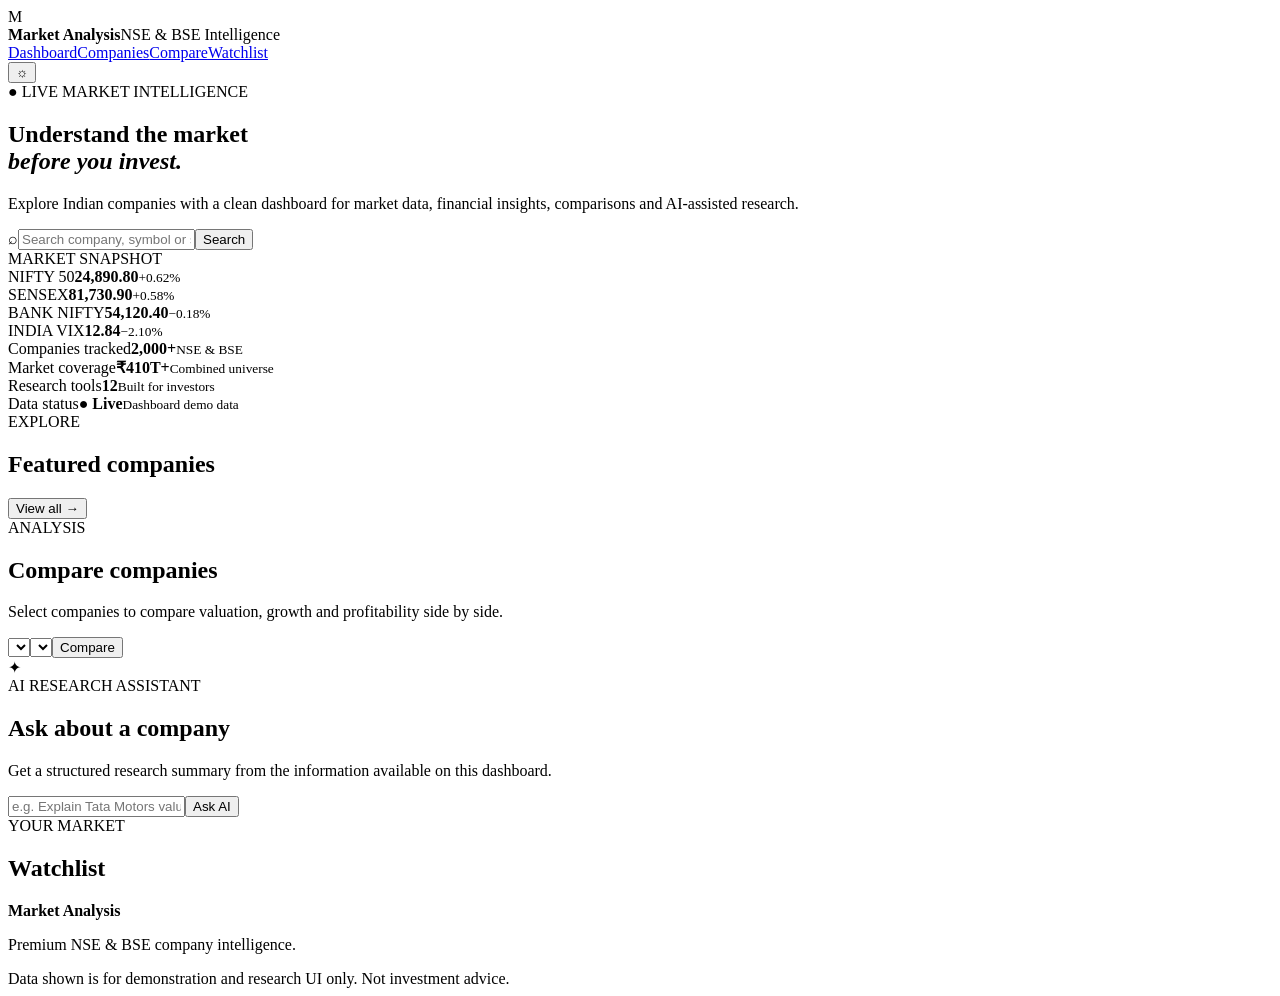
==== index.html @ 3e44b636 "Build complete Market Analysis website" ====
<!doctype html>
<html lang="en">
<head>
<meta charset="utf-8"><meta name="viewport" content="width=device-width,initial-scale=1">
<title>Market Analysis — NSE & BSE Intelligence</title>
<meta name="description" content="Premium AI-powered NSE & BSE company intelligence dashboard">
<link rel="preconnect" href="https://fonts.googleapis.com"><link rel="preconnect" href="https://fonts.gstatic.com" crossorigin><link href="https://fonts.googleapis.com/css2?family=Inter:wght@400;500;600;700;800&display=swap" rel="stylesheet">
<link rel="stylesheet" href="style.css">
</head>
<body>
<header class="topbar"><div class="brand"><div class="logo">M</div><div><b>Market Analysis</b><span>NSE & BSE Intelligence</span></div></div><nav><a href="#dashboard">Dashboard</a><a href="#companies">Companies</a><a href="#compare">Compare</a><a href="#watchlist">Watchlist</a></nav><button class="theme" id="themeBtn">☼</button></header>
<main id="dashboard">
<section class="hero"><div><div class="eyebrow">● LIVE MARKET INTELLIGENCE</div><h1>Understand the market<br><em>before you invest.</em></h1><p>Explore Indian companies with a clean dashboard for market data, financial insights, comparisons and AI-assisted research.</p><div class="search"><span>⌕</span><input id="search" placeholder="Search company, symbol or sector..." autocomplete="off"><button id="searchBtn">Search</button></div><div id="suggestions" class="suggestions"></div></div><div class="hero-card"><div class="card-label">MARKET SNAPSHOT</div><div class="market-grid"><div><span>NIFTY 50</span><strong>24,890.80</strong><small class="up">+0.62%</small></div><div><span>SENSEX</span><strong>81,730.90</strong><small class="up">+0.58%</small></div><div><span>BANK NIFTY</span><strong>54,120.40</strong><small class="down">−0.18%</small></div><div><span>INDIA VIX</span><strong>12.84</strong><small class="down">−2.10%</small></div></div></div></section>
<section class="stats"><div><span>Companies tracked</span><b>2,000+</b><small>NSE & BSE</small></div><div><span>Market coverage</span><b>₹410T+</b><small>Combined universe</small></div><div><span>Research tools</span><b>12</b><small>Built for investors</small></div><div><span>Data status</span><b class="live">● Live</b><small>Dashboard demo data</small></div></section>
<section id="companies" class="section"><div class="section-head"><div><span class="eyebrow">EXPLORE</span><h2>Featured companies</h2></div><button class="ghost" id="allBtn">View all →</button></div><div id="companyGrid" class="company-grid"></div></section>
<section id="compare" class="section split"><div><span class="eyebrow">ANALYSIS</span><h2>Compare companies</h2><p>Select companies to compare valuation, growth and profitability side by side.</p><div class="compare-box"><select id="c1"></select><select id="c2"></select><button id="compareBtn">Compare</button></div><div id="compareResult"></div></div><div class="ai-card"><div class="ai-icon">✦</div><span class="eyebrow">AI RESEARCH ASSISTANT</span><h2>Ask about a company</h2><p>Get a structured research summary from the information available on this dashboard.</p><div class="ask"><input id="question" placeholder="e.g. Explain Tata Motors valuation"><button id="askBtn">Ask AI</button></div><div id="aiAnswer" class="answer"></div></div></section>
<section id="watchlist" class="section"><div class="section-head"><div><span class="eyebrow">YOUR MARKET</span><h2>Watchlist</h2></div></div><div id="watchlistBox" class="watchlist"></div></section>
</main><footer><div><b>Market Analysis</b><p>Premium NSE & BSE company intelligence.</p></div><span>Data shown is for demonstration and research UI only. Not investment advice.</span></footer>
<script src="app.js"></script>
</body></html>
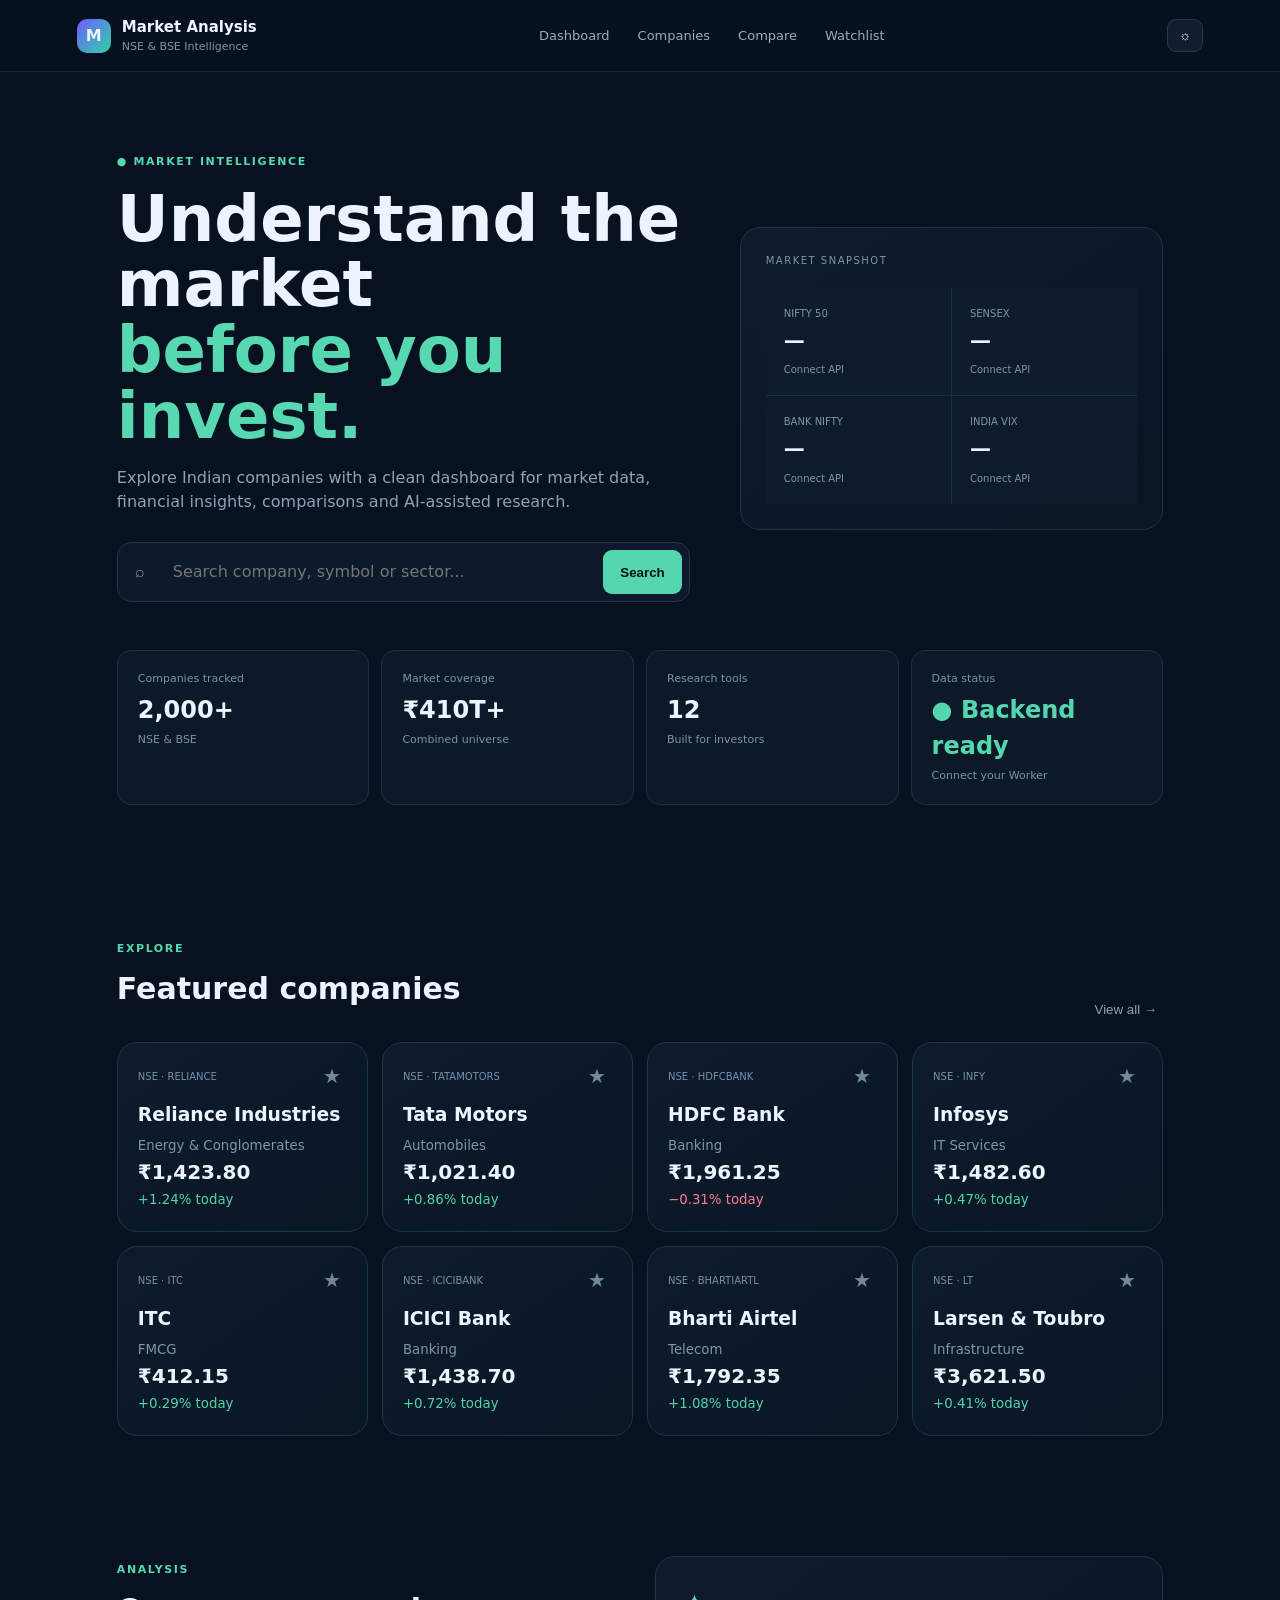
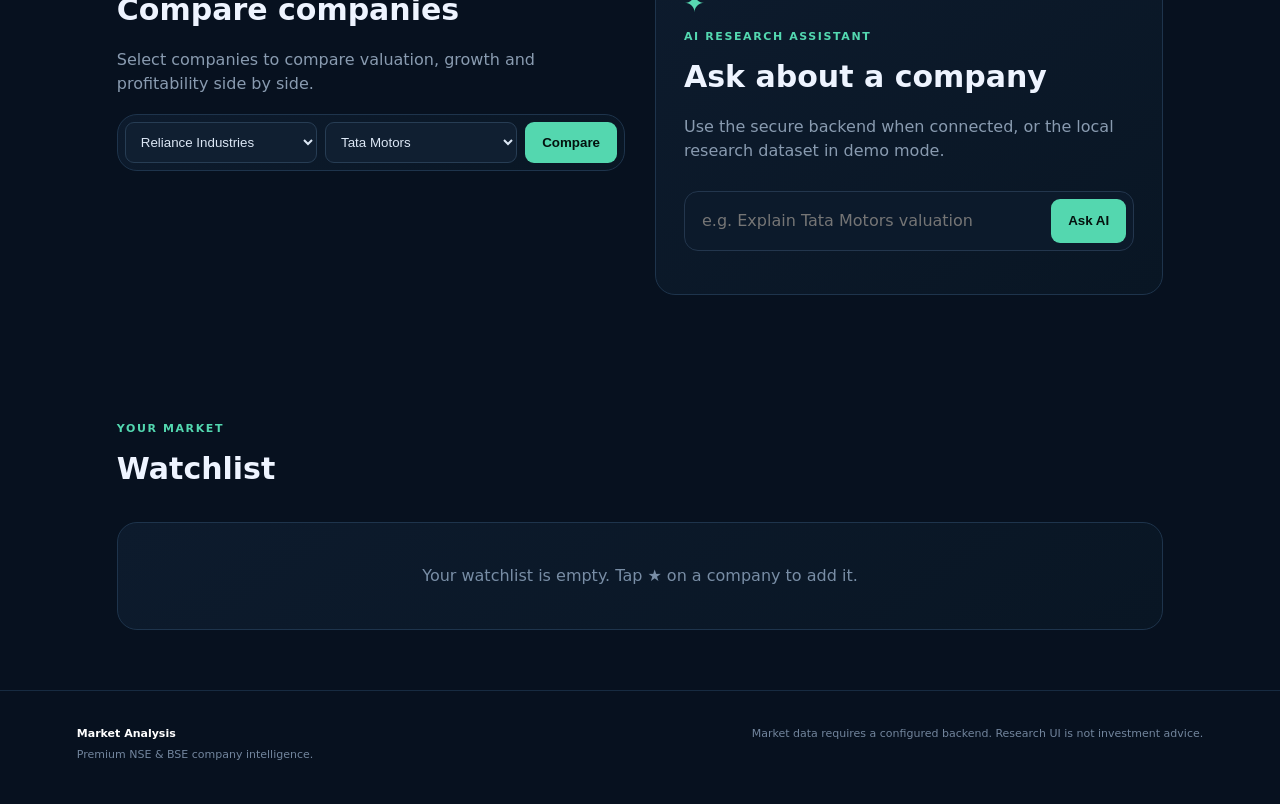
==== commit 8ada425e: "feat: load secure market API adapter on dashboard" ====
--- a/index.html
+++ b/index.html
@@ -10,11 +10,13 @@
 <body>
 <header class="topbar"><div class="brand"><div class="logo">M</div><div><b>Market Analysis</b><span>NSE & BSE Intelligence</span></div></div><nav><a href="#dashboard">Dashboard</a><a href="#companies">Companies</a><a href="#compare">Compare</a><a href="#watchlist">Watchlist</a></nav><button class="theme" id="themeBtn">☼</button></header>
 <main id="dashboard">
-<section class="hero"><div><div class="eyebrow">● LIVE MARKET INTELLIGENCE</div><h1>Understand the market<br><em>before you invest.</em></h1><p>Explore Indian companies with a clean dashboard for market data, financial insights, comparisons and AI-assisted research.</p><div class="search"><span>⌕</span><input id="search" placeholder="Search company, symbol or sector..." autocomplete="off"><button id="searchBtn">Search</button></div><div id="suggestions" class="suggestions"></div></div><div class="hero-card"><div class="card-label">MARKET SNAPSHOT</div><div class="market-grid"><div><span>NIFTY 50</span><strong>24,890.80</strong><small class="up">+0.62%</small></div><div><span>SENSEX</span><strong>81,730.90</strong><small class="up">+0.58%</small></div><div><span>BANK NIFTY</span><strong>54,120.40</strong><small class="down">−0.18%</small></div><div><span>INDIA VIX</span><strong>12.84</strong><small class="down">−2.10%</small></div></div></div></section>
-<section class="stats"><div><span>Companies tracked</span><b>2,000+</b><small>NSE & BSE</small></div><div><span>Market coverage</span><b>₹410T+</b><small>Combined universe</small></div><div><span>Research tools</span><b>12</b><small>Built for investors</small></div><div><span>Data status</span><b class="live">● Live</b><small>Dashboard demo data</small></div></section>
+<section class="hero"><div><div class="eyebrow">● MARKET INTELLIGENCE</div><h1>Understand the market<br><em>before you invest.</em></h1><p>Explore Indian companies with a clean dashboard for market data, financial insights, comparisons and AI-assisted research.</p><div class="search"><span>⌕</span><input id="search" placeholder="Search company, symbol or sector..." autocomplete="off"><button id="searchBtn">Search</button></div><div id="suggestions" class="suggestions"></div></div><div class="hero-card"><div class="card-label">MARKET SNAPSHOT</div><div class="market-grid"><div><span>NIFTY 50</span><strong>—</strong><small>Connect API</small></div><div><span>SENSEX</span><strong>—</strong><small>Connect API</small></div><div><span>BANK NIFTY</span><strong>—</strong><small>Connect API</small></div><div><span>INDIA VIX</span><strong>—</strong><small>Connect API</small></div></div></div></section>
+<section class="stats"><div><span>Companies tracked</span><b>2,000+</b><small>NSE & BSE</small></div><div><span>Market coverage</span><b>₹410T+</b><small>Combined universe</small></div><div><span>Research tools</span><b>12</b><small>Built for investors</small></div><div><span>Data status</span><b class="live">● Backend ready</b><small>Connect your Worker</small></div></section>
 <section id="companies" class="section"><div class="section-head"><div><span class="eyebrow">EXPLORE</span><h2>Featured companies</h2></div><button class="ghost" id="allBtn">View all →</button></div><div id="companyGrid" class="company-grid"></div></section>
-<section id="compare" class="section split"><div><span class="eyebrow">ANALYSIS</span><h2>Compare companies</h2><p>Select companies to compare valuation, growth and profitability side by side.</p><div class="compare-box"><select id="c1"></select><select id="c2"></select><button id="compareBtn">Compare</button></div><div id="compareResult"></div></div><div class="ai-card"><div class="ai-icon">✦</div><span class="eyebrow">AI RESEARCH ASSISTANT</span><h2>Ask about a company</h2><p>Get a structured research summary from the information available on this dashboard.</p><div class="ask"><input id="question" placeholder="e.g. Explain Tata Motors valuation"><button id="askBtn">Ask AI</button></div><div id="aiAnswer" class="answer"></div></div></section>
+<section id="compare" class="section split"><div><span class="eyebrow">ANALYSIS</span><h2>Compare companies</h2><p>Select companies to compare valuation, growth and profitability side by side.</p><div class="compare-box"><select id="c1"></select><select id="c2"></select><button id="compareBtn">Compare</button></div><div id="compareResult"></div></div><div class="ai-card"><div class="ai-icon">✦</div><span class="eyebrow">AI RESEARCH ASSISTANT</span><h2>Ask about a company</h2><p>Use the secure backend when connected, or the local research dataset in demo mode.</p><div class="ask"><input id="question" placeholder="e.g. Explain Tata Motors valuation"><button id="askBtn">Ask AI</button></div><div id="aiAnswer" class="answer"></div></div></section>
 <section id="watchlist" class="section"><div class="section-head"><div><span class="eyebrow">YOUR MARKET</span><h2>Watchlist</h2></div></div><div id="watchlistBox" class="watchlist"></div></section>
-</main><footer><div><b>Market Analysis</b><p>Premium NSE & BSE company intelligence.</p></div><span>Data shown is for demonstration and research UI only. Not investment advice.</span></footer>
+</main><footer><div><b>Market Analysis</b><p>Premium NSE & BSE company intelligence.</p></div><span>Market data requires a configured backend. Research UI is not investment advice.</span></footer>
+<script>window.MARKET_API_BASE = window.MARKET_API_BASE || '';</script>
+<script src="services/market-data-service.js"></script>
 <script src="app.js"></script>
 </body></html>
--- a/style.css
+++ b/style.css
@@ -0,0 +1 @@
+*{box-sizing:border-box}html{scroll-behavior:smooth}body{margin:0;font-family:Inter,system-ui,sans-serif;background:#07111f;color:#eef4ff;line-height:1.5}body.light{background:#f4f7fb;color:#101827}.topbar{height:72px;display:flex;align-items:center;justify-content:space-between;padding:0 6%;border-bottom:1px solid #17283d;background:rgba(7,17,31,.9);backdrop-filter:blur(16px);position:sticky;top:0;z-index:10}.brand{display:flex;gap:11px;align-items:center}.brand b{display:block;font-size:15px}.brand span{display:block;color:#8293aa;font-size:11px}.logo{width:34px;height:34px;border-radius:10px;display:grid;place-items:center;background:linear-gradient(135deg,#6d5dfc,#2fd4a6);font-weight:800}.topbar nav{display:flex;gap:28px}.topbar a{color:#9bacbf;text-decoration:none;font-size:13px}.topbar a:hover{color:white}.theme{border:1px solid #26394f;background:#101e30;color:white;border-radius:9px;padding:8px 11px;cursor:pointer}.hero{max-width:1200px;margin:auto;padding:82px 6% 48px;display:grid;grid-template-columns:1.15fr .85fr;gap:50px;align-items:center}.eyebrow{font-size:11px;letter-spacing:1.6px;color:#53d8b0;font-weight:700}.hero h1{font-size:clamp(38px,5vw,64px);line-height:1.03;margin:16px 0}.hero h1 em{font-style:normal;color:#58d8b1}.hero p{color:#91a1b6;max-width:650px}.search,.ask,.compare-box{display:flex;gap:8px;background:#0c1a2b;border:1px solid #23364d;border-radius:14px;padding:7px;margin-top:28px}.search span{padding:10px;color:#8092aa}.search input,.ask input{flex:1;background:transparent;border:0;outline:0;color:white;padding:10px;font:inherit}.search button,.ask button,.compare-box button{background:#54d7af;color:#04120e;border:0;border-radius:9px;padding:10px 17px;font-weight:700;cursor:pointer}.suggestions{position:absolute;background:#0d1c2e;border:1px solid #263d55;border-radius:12px;margin-top:5px;width:min(600px,80%);display:none;z-index:5}.suggestions div{padding:10px 14px;cursor:pointer}.hero-card,.ai-card,.compare-box,.watchlist,.company{background:linear-gradient(145deg,#0d1b2d,#091624);border:1px solid #1e344c;border-radius:20px}.hero-card{padding:25px}.card-label{color:#8294a9;font-size:10px;letter-spacing:1.5px}.market-grid{display:grid;grid-template-columns:1fr 1fr;gap:1px;background:#1b3045;margin-top:20px}.market-grid>div{background:#0d1b2d;padding:18px}.market-grid span,.market-grid small{display:block;color:#8193a9;font-size:10px}.market-grid strong{display:block;font-size:21px;margin:5px 0}.up{color:#4fd3a9!important}.down{color:#ff7c8b!important}.stats{max-width:1200px;margin:0 auto;padding:0 6% 70px;display:grid;grid-template-columns:repeat(4,1fr);gap:12px}.stats div{padding:20px;background:#0b1929;border:1px solid #1b3046;border-radius:14px}.stats span,.stats small{display:block;color:#7e91a8;font-size:11px}.stats b{font-size:24px;display:block;margin:4px 0}.live{color:#54d7af}.section{max-width:1200px;margin:auto;padding:60px 6%}.section-head{display:flex;justify-content:space-between;align-items:end;margin-bottom:24px}.section h2{font-size:30px;margin:7px 0}.ghost{background:transparent;color:#8fa1b7;border:0;cursor:pointer}.company-grid{display:grid;grid-template-columns:repeat(4,1fr);gap:14px}.company{padding:20px;transition:.2s}.company:hover{transform:translateY(-3px);border-color:#3a5875}.company-top{display:flex;justify-content:space-between;align-items:center}.ticker{font-size:10px;color:#7890aa}.company h3{margin:12px 0 4px}.price{font-size:20px;font-weight:700}.company small{color:#8193a9}.star{background:none;border:0;color:#73879e;font-size:20px;cursor:pointer}.star.on{color:#ffd45c}.split{display:grid;grid-template-columns:1fr 1fr;gap:30px}.split>div{min-width:0}.split p{color:#899bb0}.compare-box{margin-top:18px}.compare-box select{flex:1;background:#101f31;color:#dce7f5;border:1px solid #273d54;padding:11px;border-radius:9px}.compare-table{width:100%;margin-top:15px;border-collapse:collapse;font-size:12px}.compare-table td{padding:10px;border-bottom:1px solid #20364b}.ai-card{padding:28px}.ai-icon{font-size:25px;color:#58d8b1}.answer{margin-top:15px;color:#b9c7d8;font-size:13px}.watchlist{padding:6px}.watch-row{display:grid;grid-template-columns:2fr 1fr 1fr 60px;padding:14px;border-bottom:1px solid #1a2e43;align-items:center}.watch-row:last-child{border:0}.empty{text-align:center;padding:35px;color:#788da5}footer{border-top:1px solid #172b41;padding:35px 6%;display:flex;justify-content:space-between;color:#72859d;font-size:11px}footer b{color:white}footer p{margin:5px 0}.light .topbar,.light .hero-card,.light .company,.light .ai-card,.light .watchlist,.light .compare-box,.light .stats div{background:white;color:#101827;border-color:#d9e2ec}.light .topbar{background:rgba(255,255,255,.9)}.light .search,.light .ask{background:white}.light input,.light select{color:#101827}.light .hero p,.light .split p{color:#617086}@media(max-width:850px){.topbar{padding:0 4%}.topbar nav{display:none}.hero{grid-template-columns:1fr;padding-top:55px}.stats{grid-template-columns:1fr 1fr}.company-grid{grid-template-columns:1fr 1fr}.split{grid-template-columns:1fr}footer{display:block}.hero-card{margin-top:10px}}@media(max-width:520px){.hero{padding-left:5%;padding-right:5%}.section{padding-left:5%;padding-right:5%}.stats{padding-left:5%;padding-right:5%;grid-template-columns:1fr 1fr}.company-grid{grid-template-columns:1fr}.market-grid strong{font-size:17px}.compare-box{flex-direction:column}.watch-row{grid-template-columns:1.5fr 1fr 1fr 45px}.hero h1{font-size:42px}}
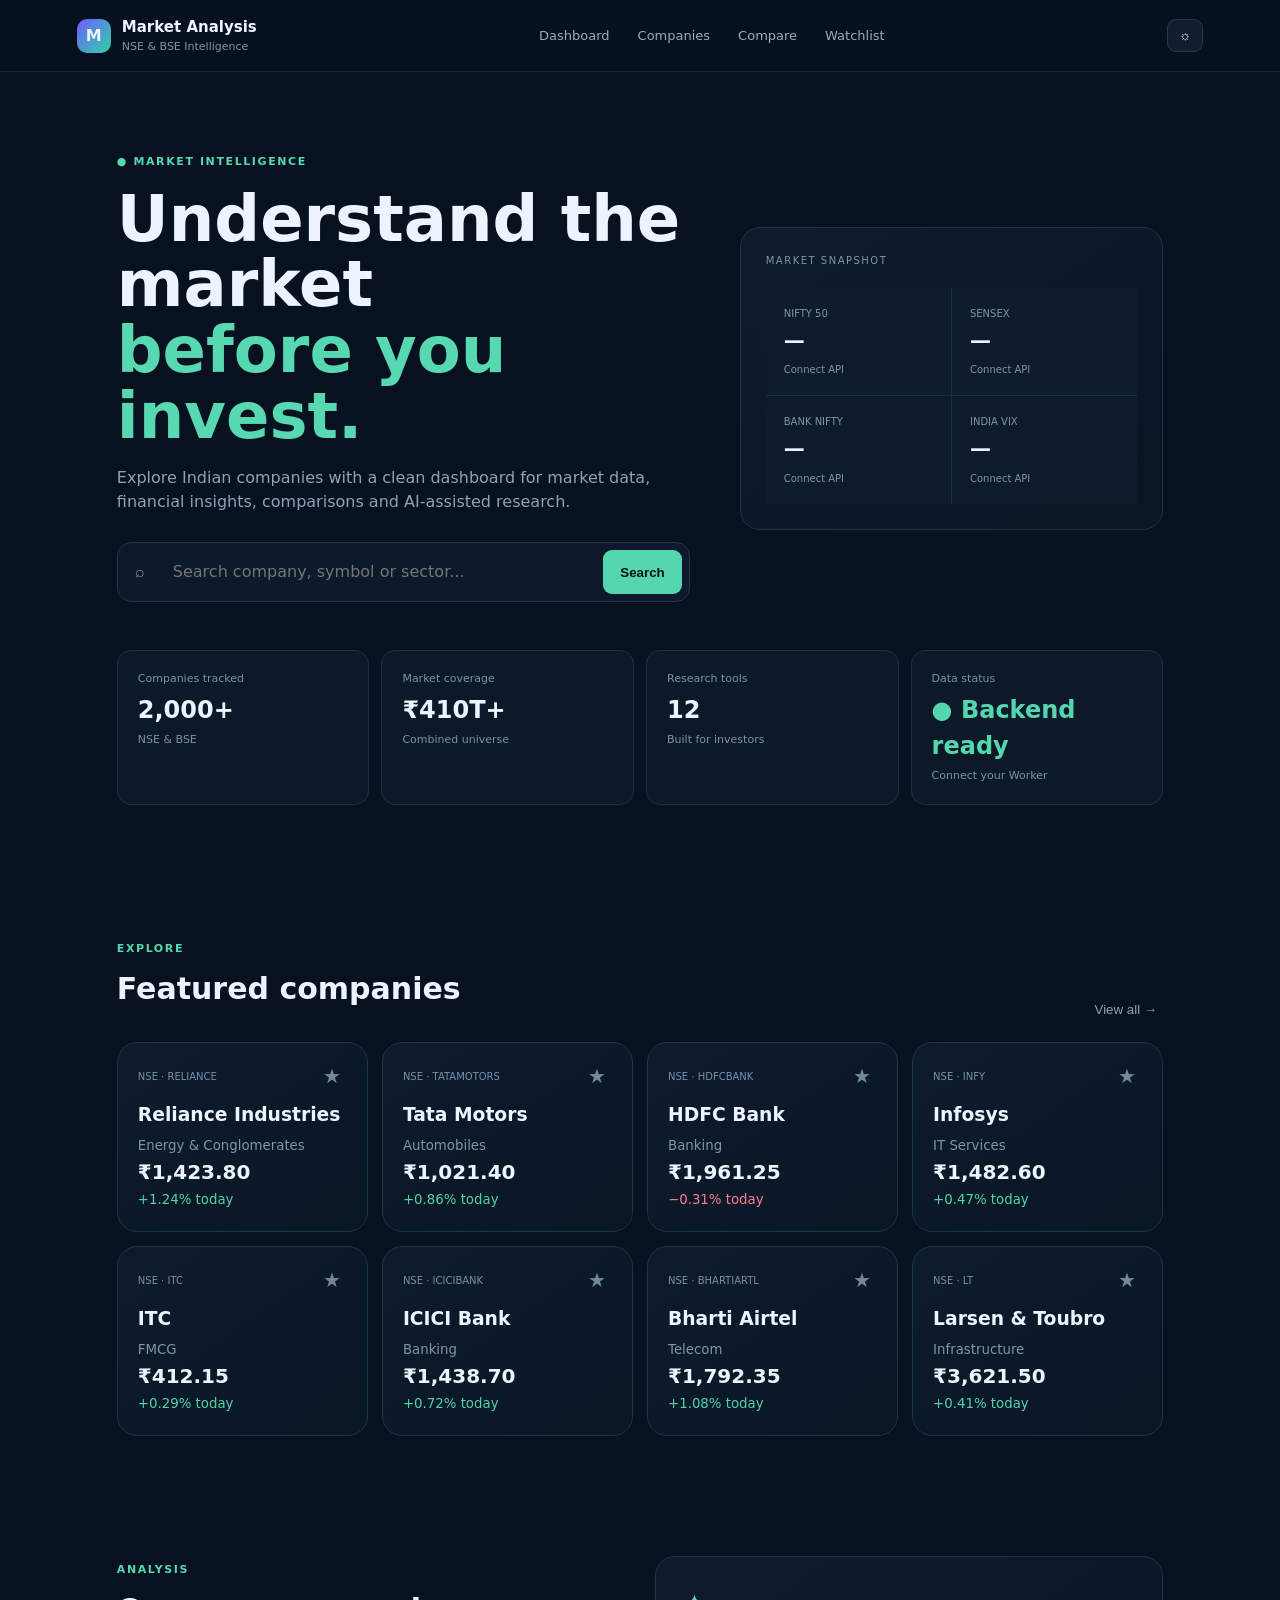
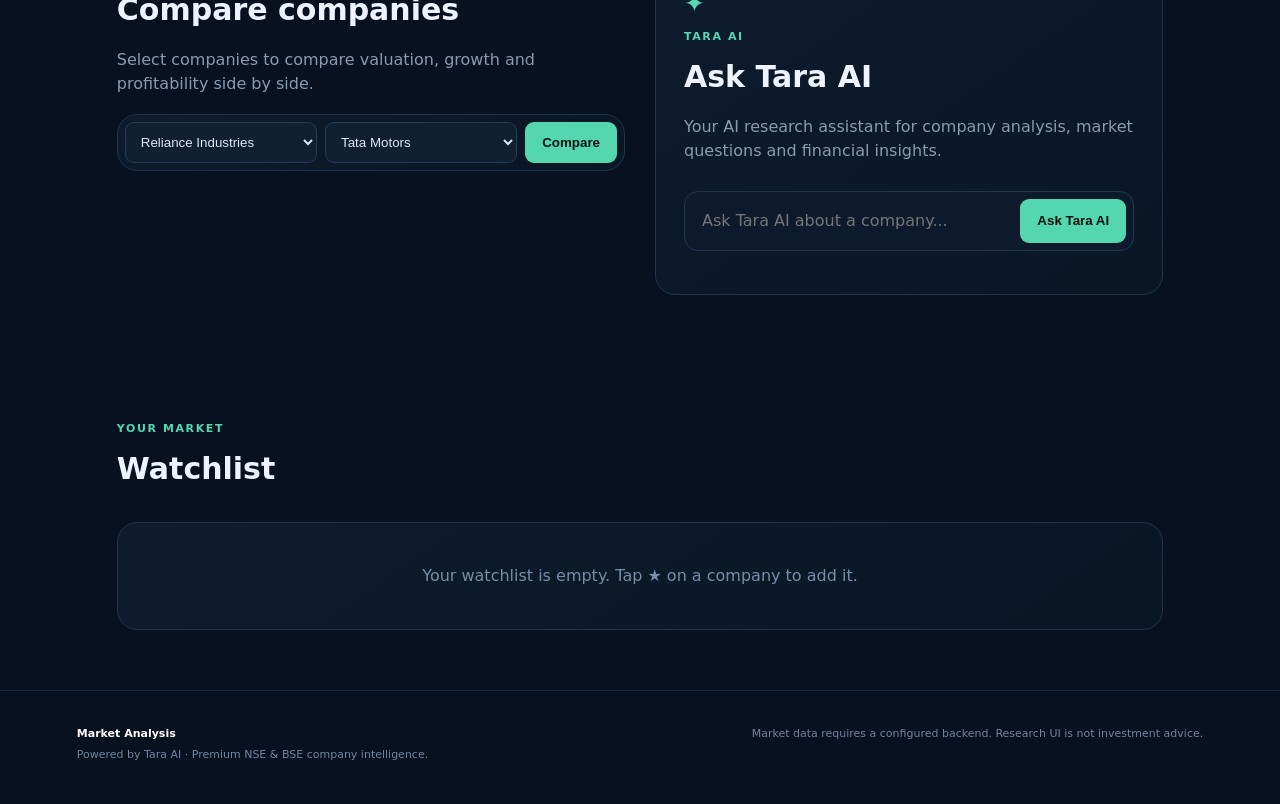
==== commit e9b8261a: "Brand AI assistant as Tara AI" ====
--- a/index.html
+++ b/index.html
@@ -2,8 +2,8 @@
 <html lang="en">
 <head>
 <meta charset="utf-8"><meta name="viewport" content="width=device-width,initial-scale=1">
-<title>Market Analysis — NSE & BSE Intelligence</title>
-<meta name="description" content="Premium AI-powered NSE & BSE company intelligence dashboard">
+<title>Market Analysis — Tara AI NSE & BSE Intelligence</title>
+<meta name="description" content="Premium Tara AI-powered NSE & BSE company intelligence dashboard">
 <link rel="preconnect" href="https://fonts.googleapis.com"><link rel="preconnect" href="https://fonts.gstatic.com" crossorigin><link href="https://fonts.googleapis.com/css2?family=Inter:wght@400;500;600;700;800&display=swap" rel="stylesheet">
 <link rel="stylesheet" href="style.css">
 </head>
@@ -13,9 +13,9 @@
 <section class="hero"><div><div class="eyebrow">● MARKET INTELLIGENCE</div><h1>Understand the market<br><em>before you invest.</em></h1><p>Explore Indian companies with a clean dashboard for market data, financial insights, comparisons and AI-assisted research.</p><div class="search"><span>⌕</span><input id="search" placeholder="Search company, symbol or sector..." autocomplete="off"><button id="searchBtn">Search</button></div><div id="suggestions" class="suggestions"></div></div><div class="hero-card"><div class="card-label">MARKET SNAPSHOT</div><div class="market-grid"><div><span>NIFTY 50</span><strong>—</strong><small>Connect API</small></div><div><span>SENSEX</span><strong>—</strong><small>Connect API</small></div><div><span>BANK NIFTY</span><strong>—</strong><small>Connect API</small></div><div><span>INDIA VIX</span><strong>—</strong><small>Connect API</small></div></div></div></section>
 <section class="stats"><div><span>Companies tracked</span><b>2,000+</b><small>NSE & BSE</small></div><div><span>Market coverage</span><b>₹410T+</b><small>Combined universe</small></div><div><span>Research tools</span><b>12</b><small>Built for investors</small></div><div><span>Data status</span><b class="live">● Backend ready</b><small>Connect your Worker</small></div></section>
 <section id="companies" class="section"><div class="section-head"><div><span class="eyebrow">EXPLORE</span><h2>Featured companies</h2></div><button class="ghost" id="allBtn">View all →</button></div><div id="companyGrid" class="company-grid"></div></section>
-<section id="compare" class="section split"><div><span class="eyebrow">ANALYSIS</span><h2>Compare companies</h2><p>Select companies to compare valuation, growth and profitability side by side.</p><div class="compare-box"><select id="c1"></select><select id="c2"></select><button id="compareBtn">Compare</button></div><div id="compareResult"></div></div><div class="ai-card"><div class="ai-icon">✦</div><span class="eyebrow">AI RESEARCH ASSISTANT</span><h2>Ask about a company</h2><p>Use the secure backend when connected, or the local research dataset in demo mode.</p><div class="ask"><input id="question" placeholder="e.g. Explain Tata Motors valuation"><button id="askBtn">Ask AI</button></div><div id="aiAnswer" class="answer"></div></div></section>
+<section id="compare" class="section split"><div><span class="eyebrow">ANALYSIS</span><h2>Compare companies</h2><p>Select companies to compare valuation, growth and profitability side by side.</p><div class="compare-box"><select id="c1"></select><select id="c2"></select><button id="compareBtn">Compare</button></div><div id="compareResult"></div></div><div class="ai-card"><div class="ai-icon">✦</div><span class="eyebrow">TARA AI</span><h2>Ask Tara AI</h2><p>Your AI research assistant for company analysis, market questions and financial insights.</p><div class="ask"><input id="question" placeholder="Ask Tara AI about a company..."><button id="askBtn">Ask Tara AI</button></div><div id="aiAnswer" class="answer"></div></div></section>
 <section id="watchlist" class="section"><div class="section-head"><div><span class="eyebrow">YOUR MARKET</span><h2>Watchlist</h2></div></div><div id="watchlistBox" class="watchlist"></div></section>
-</main><footer><div><b>Market Analysis</b><p>Premium NSE & BSE company intelligence.</p></div><span>Market data requires a configured backend. Research UI is not investment advice.</span></footer>
+</main><footer><div><b>Market Analysis</b><p>Powered by Tara AI · Premium NSE & BSE company intelligence.</p></div><span>Market data requires a configured backend. Research UI is not investment advice.</span></footer>
 <script>window.MARKET_API_BASE = window.MARKET_API_BASE || '';</script>
 <script src="services/market-data-service.js"></script>
 <script src="app.js"></script>
